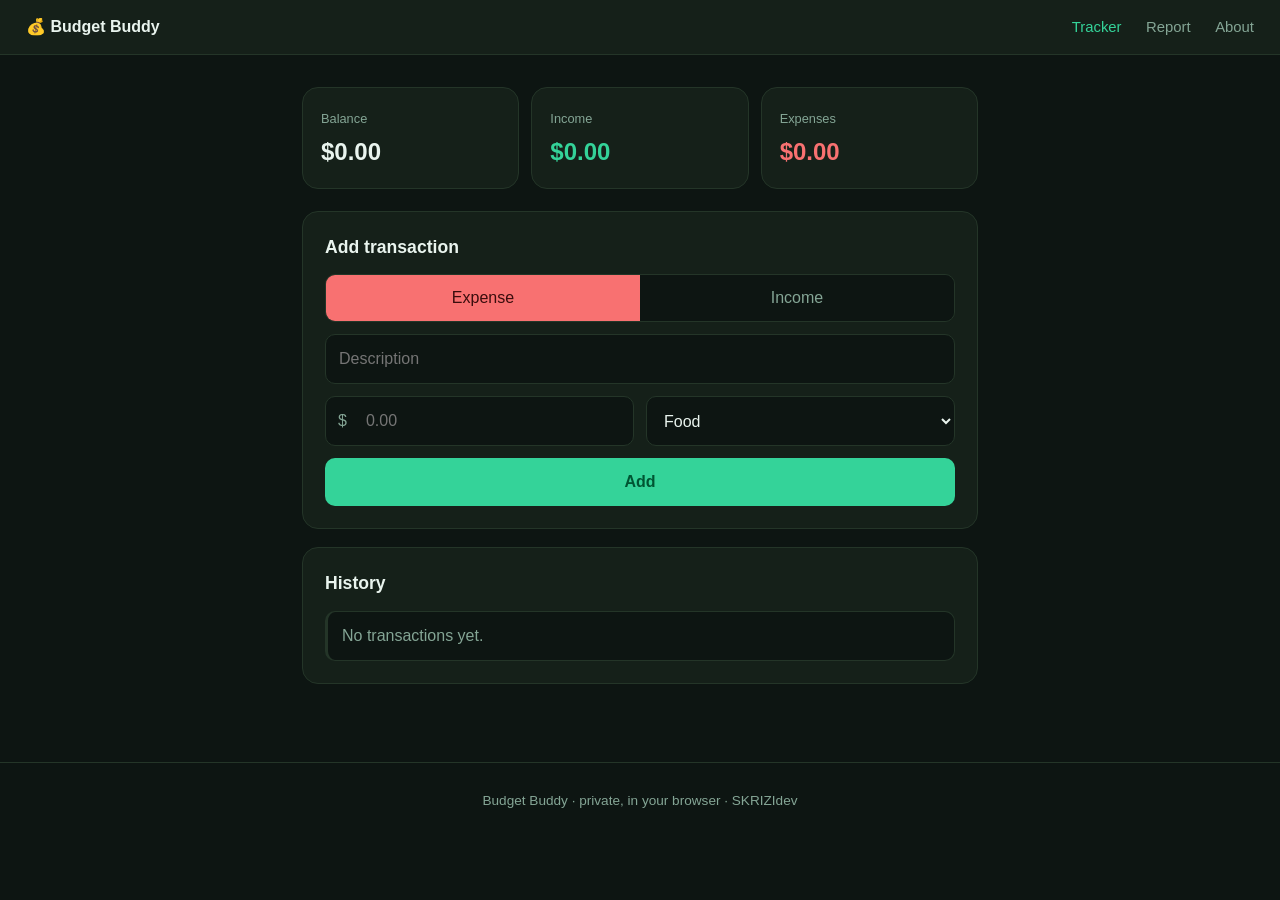
==== index.html @ 308ee3a0 "feat: budget-buddy — initial site" ====
<!DOCTYPE html>
<html lang="en">
<head>
<meta charset="UTF-8">
<meta name="viewport" content="width=device-width, initial-scale=1.0">
<title>Budget Buddy — Track your money</title>
<link rel="stylesheet" href="css/style.css">
</head>
<body>
<header class="topbar">
  <a class="brand" href="index.html">💰 Budget Buddy</a>
  <nav>
    <a href="index.html" class="active">Tracker</a>
    <a href="report.html">Report</a>
    <a href="about.html">About</a>
  </nav>
</header>
<main class="wrap">
  <section class="summary">
    <div class="scard bal"><small>Balance</small><b id="balance">$0.00</b></div>
    <div class="scard inc"><small>Income</small><b id="income">$0.00</b></div>
    <div class="scard exp"><small>Expenses</small><b id="expense">$0.00</b></div>
  </section>

  <section class="card">
    <h2>Add transaction</h2>
    <form id="form" class="form">
      <div class="seg" id="type"><button type="button" class="on" data-v="expense">Expense</button><button type="button" data-v="income">Income</button></div>
      <input id="desc" placeholder="Description" required>
      <div class="row2">
        <div class="ip"><span>$</span><input id="amount" type="number" step="0.01" min="0" placeholder="0.00" required></div>
        <select id="cat"></select>
      </div>
      <button class="btn" type="submit">Add</button>
    </form>
  </section>

  <section class="card">
    <h2>History</h2>
    <ul id="list" class="tx-list"></ul>
  </section>
</main>
<footer class="foot">Budget Buddy · private, in your browser · SKRIZIdev</footer>
<script src="js/budget.js"></script>
<script src="js/tracker.js"></script>
</body>
</html>
---- css/style.css ----
:root{
  --bg:#0d1512; --panel:#152019; --line:#243528; --txt:#e9f4ee; --muted:#84a595; --accent:#34d399;
  --green:#34d399; --red:#f87171;
}
*{box-sizing:border-box;margin:0;padding:0}
body{font-family:-apple-system,BlinkMacSystemFont,"Segoe UI",Roboto,sans-serif;background:var(--bg);color:var(--txt);line-height:1.5}
a{color:inherit;text-decoration:none}
.topbar{display:flex;align-items:center;justify-content:space-between;padding:15px 26px;background:var(--panel);border-bottom:1px solid var(--line);position:sticky;top:0;z-index:10}
.brand{font-weight:700}
nav a{color:var(--muted);margin-left:20px;font-size:.93rem}
nav a:hover,nav a.active{color:var(--accent)}
.wrap{max-width:720px;margin:0 auto;padding:32px 22px 60px}
.summary{display:grid;grid-template-columns:repeat(3,1fr);gap:12px;margin-bottom:22px}
.scard{background:var(--panel);border:1px solid var(--line);border-radius:16px;padding:18px}
.scard small{color:var(--muted);font-size:.8rem}
.scard b{display:block;font-size:1.5rem;margin-top:4px}
.scard.bal b{color:var(--txt)} .scard.inc b{color:var(--green)} .scard.exp b{color:var(--red)}
.card{background:var(--panel);border:1px solid var(--line);border-radius:16px;padding:22px;margin-bottom:18px}
.card h2{font-size:1.1rem;margin-bottom:14px}
.form{display:flex;flex-direction:column;gap:12px}
.seg{display:flex;border:1px solid var(--line);border-radius:10px;overflow:hidden}
.seg button{flex:1;background:var(--bg);color:var(--muted);border:none;padding:11px;font:inherit;cursor:pointer}
.seg button.on[data-v=expense]{background:var(--red);color:#3a0d0d}
.seg button.on[data-v=income]{background:var(--green);color:#053}
input,select{font:inherit;background:var(--bg);color:var(--txt);border:1px solid var(--line);border-radius:10px;padding:12px 13px;width:100%}
input:focus,select:focus{outline:2px solid var(--accent);outline-offset:-1px}
.row2{display:grid;grid-template-columns:1fr 1fr;gap:12px}
.ip{display:flex;align-items:center;gap:6px;background:var(--bg);border:1px solid var(--line);border-radius:10px;padding:0 12px}
.ip span{color:var(--muted)} .ip input{border:none;background:transparent}
.btn{font:inherit;background:var(--accent);color:#053;font-weight:700;border:none;padding:12px;border-radius:10px;cursor:pointer}
.tx-list{list-style:none;display:flex;flex-direction:column;gap:8px}
.tx-list li{display:flex;align-items:center;gap:12px;background:var(--bg);border:1px solid var(--line);border-radius:10px;padding:12px 14px;border-left:3px solid var(--line)}
.tx-list li.income{border-left-color:var(--green)} .tx-list li.expense{border-left-color:var(--red)}
.tx-list .d{flex:1}
.tx-list .d small{display:block;color:var(--muted);font-size:.76rem}
.tx-list .amt{font-weight:700}
.tx-list .amt.income{color:var(--green)} .tx-list .amt.expense{color:var(--red)}
.tx-list .x{background:none;border:none;color:var(--muted);cursor:pointer}
.empty{color:var(--muted);text-align:center;padding:24px}
.ptitle{font-size:1.8rem;margin-bottom:20px}
.report{display:flex;flex-direction:column;gap:14px}
.rrow .rhead{display:flex;justify-content:space-between;margin-bottom:6px}
.rrow .rhead b{color:var(--txt)} .rrow .rhead span{color:var(--muted)}
.rbar{height:12px;background:var(--panel);border-radius:7px;overflow:hidden}
.rbar div{height:100%;background:linear-gradient(90deg,var(--accent),#10b981)}
.prose{color:var(--muted)} .prose h3{color:var(--txt);margin:14px 0 6px} .prose code{background:var(--bg);padding:2px 6px;border-radius:5px}
.foot{text-align:center;color:var(--muted);padding:28px;font-size:.85rem;border-top:1px solid var(--line)}
@media(max-width:560px){.summary{grid-template-columns:1fr}.row2{grid-template-columns:1fr}}
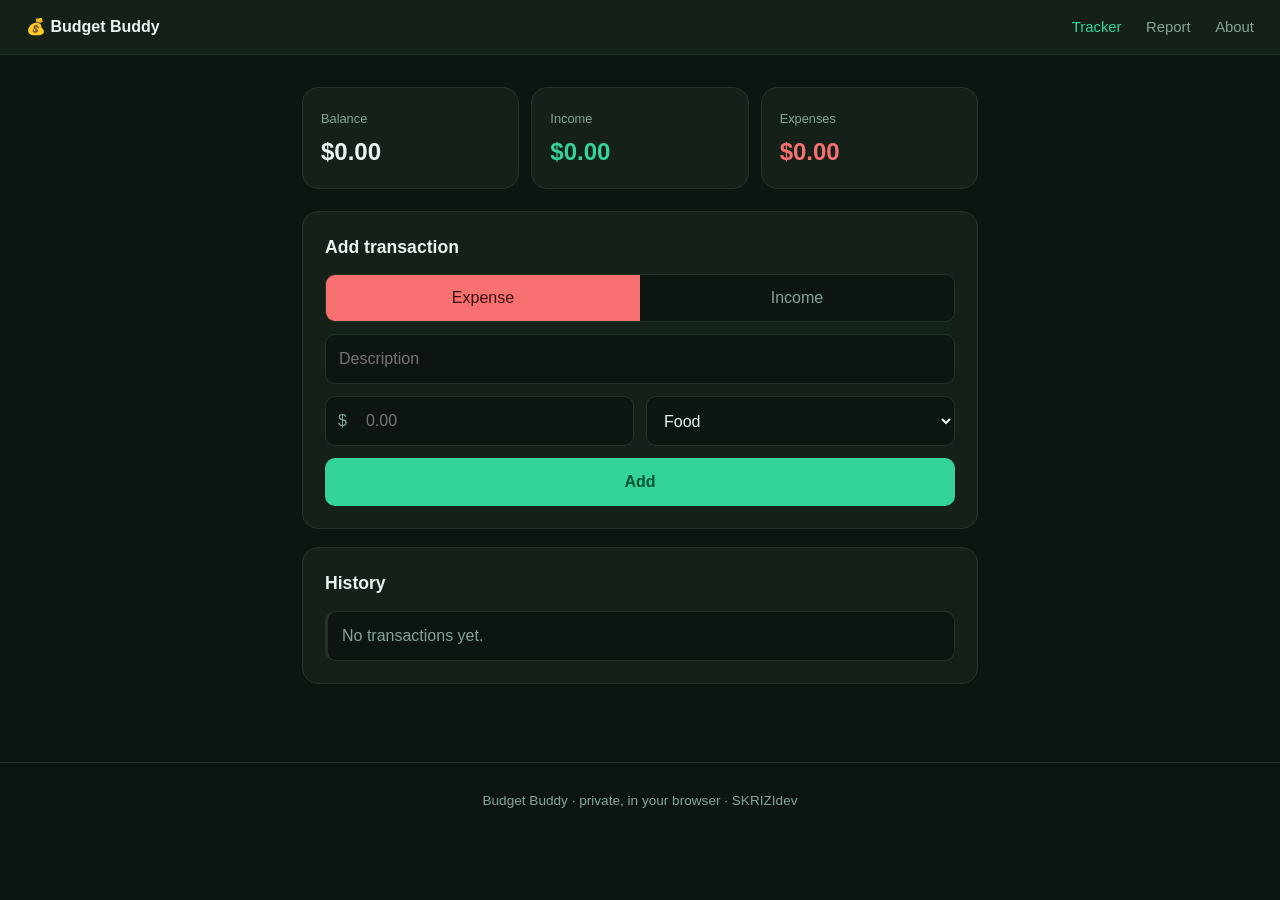
==== commit 1de7c0f6: "enhance: count-up totals, delete confirm modal, toasts, list animations" ====
--- a/index.html
+++ b/index.html
@@ -42,6 +42,7 @@
 </main>
 <footer class="foot">Budget Buddy · private, in your browser · SKRIZIdev</footer>
 <script src="js/budget.js"></script>
+<script src="js/ui.js"></script>
 <script src="js/tracker.js"></script>
 </body>
 </html>
--- a/css/style.css
+++ b/css/style.css
@@ -46,3 +46,21 @@
 .prose{color:var(--muted)} .prose h3{color:var(--txt);margin:14px 0 6px} .prose code{background:var(--bg);padding:2px 6px;border-radius:5px}
 .foot{text-align:center;color:var(--muted);padding:28px;font-size:.85rem;border-top:1px solid var(--line)}
 @media(max-width:560px){.summary{grid-template-columns:1fr}.row2{grid-template-columns:1fr}}
+
+/* ---- enhancements: animations ---- */
+@keyframes riseIn{from{opacity:0;transform:translateY(16px)}to{opacity:1;transform:none}}
+@keyframes slideIn{from{opacity:0;transform:translateX(-10px)}to{opacity:1;transform:none}}
+.summary .scard{opacity:0;animation:riseIn .5s ease both}
+.summary .scard:nth-child(2){animation-delay:.08s}.summary .scard:nth-child(3){animation-delay:.16s}
+.scard b{transition:color .2s}
+.card{opacity:0;animation:riseIn .5s ease both;animation-delay:.1s}
+.tx-list li{animation:slideIn .4s ease both}
+.tx-list li{transition:transform .15s,border-color .2s}
+.tx-list li:hover{transform:translateX(3px)}
+.tx-list .x{transition:transform .12s,color .15s}.tx-list .x:hover{transform:scale(1.2);color:var(--red)}
+.seg button,.btn{transition:transform .1s,background .2s}.btn:active{transform:scale(.96)}
+input:focus,select:focus{box-shadow:0 0 0 3px rgba(52,211,153,.14)}
+.ptitle{opacity:0;animation:riseIn .5s ease both}
+.rrow{opacity:0;animation:riseIn .5s ease both}
+.rrow:nth-child(2){animation-delay:.06s}.rrow:nth-child(3){animation-delay:.12s}.rrow:nth-child(4){animation-delay:.18s}
+.rbar div{transition:width .7s cubic-bezier(.2,.9,.3,1)}
